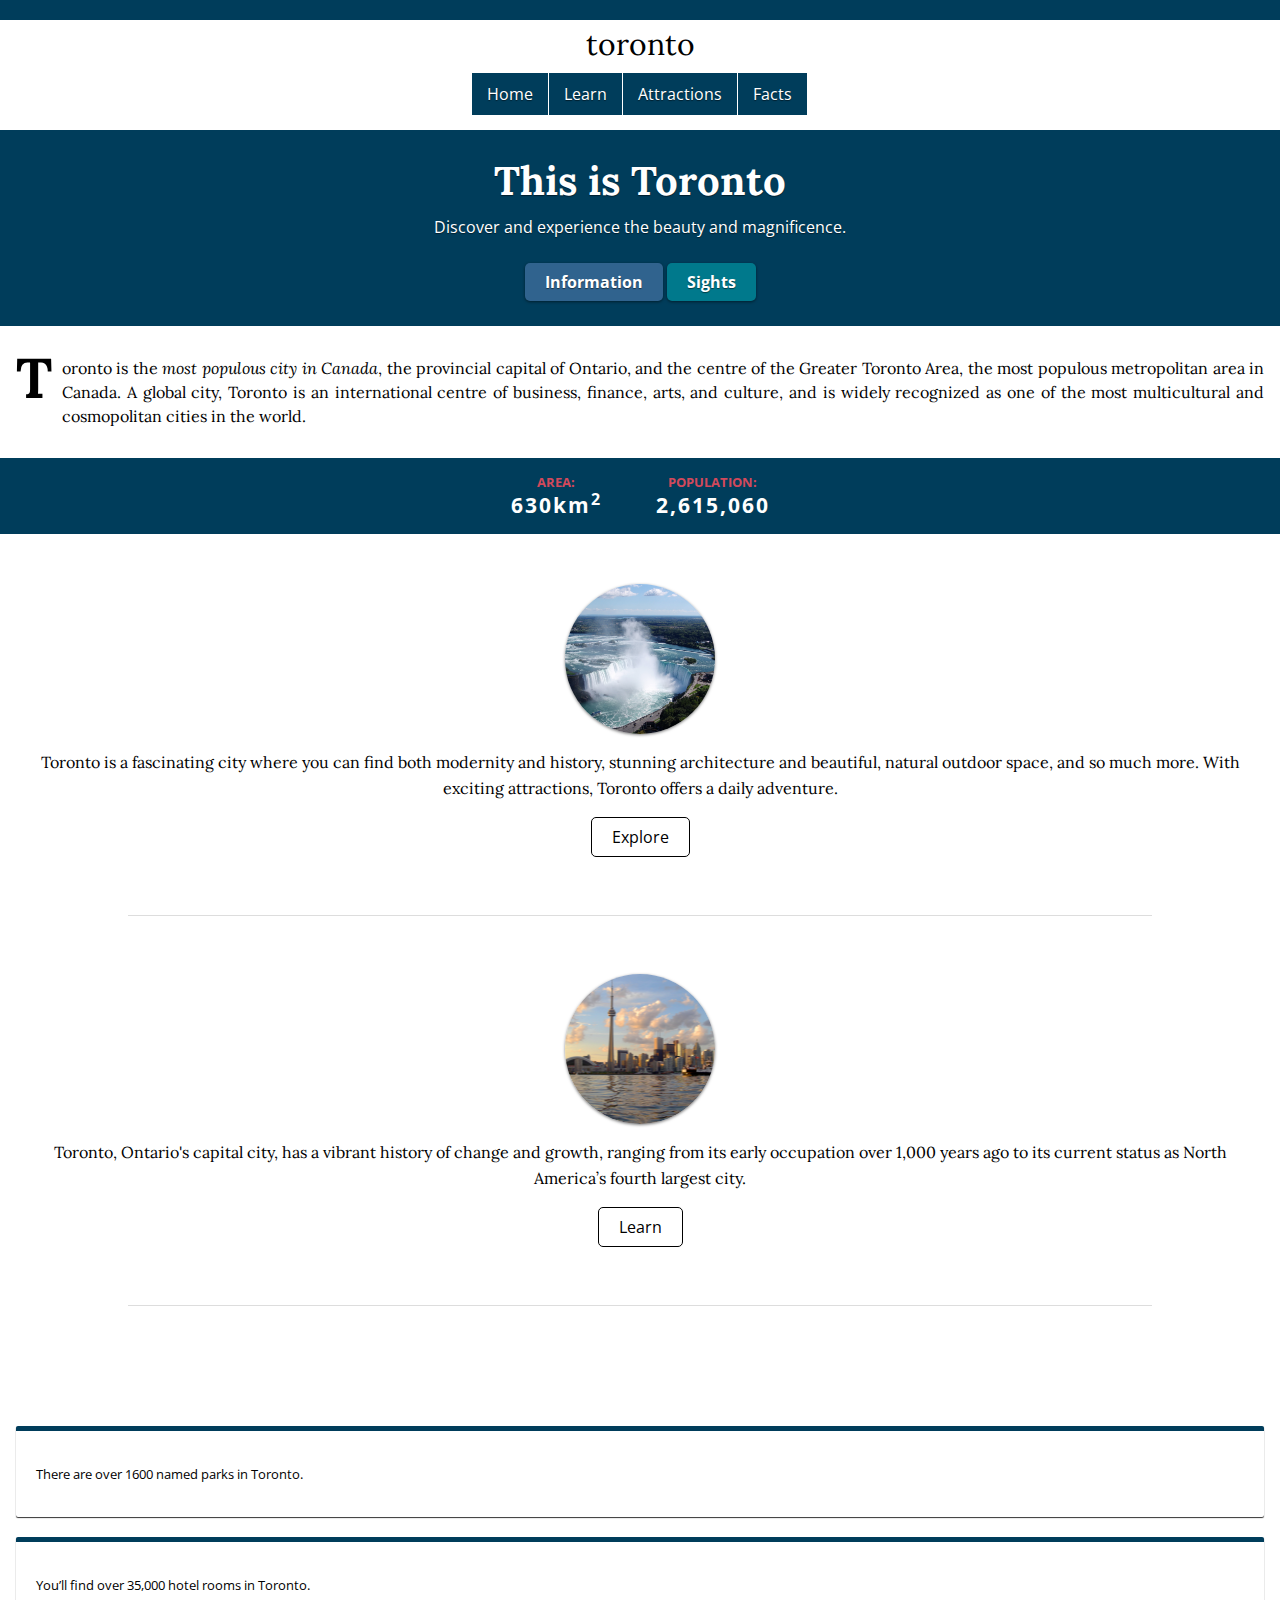
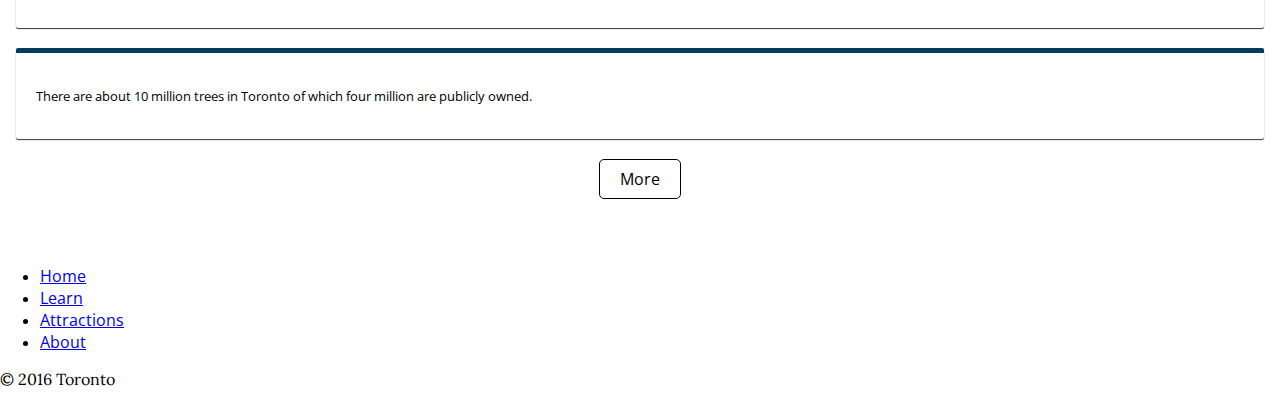
==== index.html @ bd2d1bf1 "copy" ====
<!DOCTYPE html>
<html>
  <head>
    <meta charset="utf-8">
    <title>Toronto</title>
    <link rel="stylesheet" href="css/normalize.css">
    <link rel="stylesheet" href="css/style.css">
  </head>
  <body>
    <div class="header">
      <div class="container">
        <h1 class="brand">toronto</h1>
        <div class="main-nav">
          <ul>
            <li id="current"><a href="index.html">Home</a></li><!--
            --><li><a href="index.html">Learn</a></li><!--
            --><li><a href="index.html">Attractions</a></li><!--
            --><li><a href="index.html">Facts</a></li>
          </ul>
        </div><!--/// END OF NAVIGATION /// -->
      </div><!--/// END OF container /// -->
    </div><!--/// END OF HEADER /// -->

<!--////////// CONTENT ////////// -->
    <div class="featured">
      <div class="container">
        <h2>This is Toronto</h2>
        <p>Discover and experience the beauty and magnificence.</p>
        <a href="#" class="btn">Information</a>
        <a href="#" class="btn bg-green">Sights</a>
      </div><!--/// END OF container /// -->
    </div><!--/// END OF featured /// -->

    <div class="container">
      <div class="infoparagraph">
        <p>Toronto is the <em>most populous city in Canada</em>, the provincial capital of Ontario, and the centre of the Greater Toronto Area, the most populous metropolitan area in Canada. A global city, Toronto is an international centre of business, finance, arts, and culture, and is widely recognized as one of the most multicultural and cosmopolitan cities in the world.</p>
      </div><!--/// END OF infoparagraph /// -->
    </div><!--/// END OF container /// -->

    <div class="infograph">
      <div class="container">
        <div class="infobox">
          <span class=infobox-title>Area:</span>
          <span class="infobox-desc">630km<sup>2</sup></span>
        </div>
        <div class="infobox">
          <span class=infobox-title>Population:</span>
          <span class="infobox-desc">2,615,060</span>
        </div>
      </div>
    </div><!--/// END OF infograph /// -->

    <div class="sub-feature">
      <div class="container">
        <div class="sub-feature-photo sub-feature-photo-bg-1"></div>
        <p>Toronto is a fascinating city where you can find both modernity and history, stunning architecture and beautiful, natural outdoor space, and so much more. With exciting attractions, Toronto offers a daily adventure.</p>
        <a href="#" class="btn btn-hollow">Explore</a>
      </div>
    </div><!--/// END OF sub-feature /// -->
    <hr>
    <div class="sub-feature">
      <div class="container">
        <div class="sub-feature-photo sub-feature-photo-bg-2"></div>
        <p>Toronto, Ontario's capital city, has a vibrant history of change and growth, ranging from its early occupation over 1,000 years ago to its current status as North America’s fourth largest city.</p>
        <a href="#" class="btn btn-hollow">Learn</a>
      </div>
    </div><!--/// END OF sub-feature /// -->
    <hr>
    <div class="sub-feature">
      <div class="container">
        <p class="sub-feature-title">Did you know...</p>
        <div class="card">
          <p class="card-desc">There are over 1600 named parks in Toronto.</p>
        </div>
        <div class="card">
          <p class="card-desc">You’ll find over 35,000 hotel rooms in Toronto.</p>
        </div>
        <div class="card">
          <p class="card-desc">There are about 10 million trees in Toronto of which four million are publicly owned.</p>
        </div>
        <!-- <div class="card">
          <p class="card-desc">Over 21 million people visit Toronto on an annual basis. There are about a quarter of a million people who work in tourism and hospitality. Brazil, India, China and South Korea are the fastest grown markets for Toronto.</p>
        </div>
        <div class="card">
          <p class="card-desc">There are over 1.6 million trips every day on the TTC (Toronto Transit Commission) which includes subways, buses and streetcars.</p>
        </div>
        <div class="card">
          <p class="card-desc">The highest temperatures ever recorded were 41C (105F) from July 7-9 in 1936.</p>
        </div> -->
        <a href="#" class="btn btn-hollow">More</a>
      </div>
    </div><!--/// END OF sub-feature /// -->
    <div class="footer">
      <div class="footer-nav">
        <ul>
          <li><a href="#">Home</a></li>
          <li><a href="#">Learn</a></li>
          <li><a href="#">Attractions</a></li>
          <li><a href="#">About</a></li>
        </ul>
      </div>
      <div class="footer-title">
        <p>&copy; 2016 Toronto</p>
      </div>
    </div>
  </body>
</html>
---- css/style.css ----
/* /// IMPORT FONT /// */
@import 'https://fonts.googleapis.com/css?family=Lora:400,700|Open+Sans:400,400i,700';

/* /// COLORS
003d5b dark blue
30638e blue
00798c green
d1495b red
edae49 yellow
/// */


/* /// BASE STYLES /// */
* {
  box-sizing: border-box;
  /*border: 1px solid red;*/
}

body {
  font-size: 16px;
  font-family: 'Lora', serif;
  background-color: #fff;
}

h1 {
  font-size: 2.375rem; /* 38px */
}

a {
  font-family: 'Open Sans', sans-serif;
}

/* /// LAYOUT STYLES /// */

.header {
  border-top: 20px solid #003d5b;
}

.brand{
  margin: 0;
  padding: 5px 0;
  text-align: center;
  font-size: 1.875rem; /* 30px */
  color: #000;
  font-weight: normal;
}

.main-nav {
  text-align: center;
  padding: 5px 0;
}

.main-nav ul {
  display: block;
  margin: 0;
  padding-left: 0;
}

.main-nav ul li{
  display: inline-block;
  background-color: #003d5b;
  margin-right: 1px;
}

.main-nav ul li a {
  padding: 10px 15px;
  display: inline-block;
  color: #fff;
  text-decoration: none;
  text-shadow: 0 1px 1px rgba(0, 0, 0, 0.5);
}

.featured {
  margin: 10px 0;
  padding: 25px 1em;
  background-color: #003d5b;
  text-align: center;
  color: #fff;
  background-color: #003d5b;
}

.f-photo {
  background-image: url('../images/toronto-flag.jpg');
  background-repeat: no-repeat;
  background-position: center;
  background-size: cover;
  opacity: 0.5;
}

.featured h2 {
  margin: 0;
  font-size: 2.5rem;
  text-shadow: 0 1px 1px rgba(0, 0, 0, 0.5);
}

.featured p {
  font-family: 'Open Sans', sans-serif;
  margin: 10px 0 25px;
  text-shadow: 0 1px 1px rgba(0, 0, 0, 0.5);
}

.infograph {
  background-color: #003d5b;
  padding: 10px 0;
  text-align: center;
}

.infobox {
  margin: 0 25px;
  text-align: center;
  font-family: 'Open Sans', sans-serif;
  padding: 5px 0;
  display: inline-block;
}

.infobox span {
  display: block;
}

.infobox-title {
  color: #d1495b;
  text-transform: uppercase;
  font-size: 0.8em;
  font-weight: bold;
}

.infobox-desc {
  color: #fff;
  font-size: 1.3em;
  font-weight: bold;
  letter-spacing: 2px;
}

.sub-feature {
  padding: 50px 0;
  text-align: center;
  font-family: 'Lora', serif;;
  color: #000;
}

.sub-feature p {
  line-height: 1.6;
}

.sub-feature-photo {
  width: 150px;
  height: 150px;
  margin: 0 auto;
  border-radius: 50%;
  box-shadow: 0 1px 3px rgba(0, 0, 0, 0.5);
}

.sub-feature-photo-bg-1 {

  background-image: url('../images/niagara-falls.jpg');
  background-repeat: no-repeat;
  background-position: center;
  background-size: cover;
}

.sub-feature-photo-bg-2 {

  background-image: url('../images/toronto-harbour.jpg');
  background-repeat: no-repeat;
  background-position: center;
  background-size: cover;
}

/* /// COMPONENTS /// */
.container {
  margin: 0 auto;
  padding: 0 1em;
}

.btn {
  text-decoration: none;
  font-weight: bold;
  color: #fff;
  background-color: #30638e;
  padding: 8px 20px;
  border-radius: 5px;
  box-shadow: 0 1px 3px rgba(0, 0, 0, 0.5);
  display: inline-block;
  text-shadow: 0 1px 1px rgba(0, 0, 0, 0.5);
}

.btn-hollow {
  background-color: transparent;
  border: 1px solid #000;
  color: #000;
  box-shadow: 0 0 0 rgba(0, 0, 0, 0);
  text-shadow: 0 0 0 rgba(0, 0, 0, 0);
  font-weight: normal;
}

.bg-green {
  background-color: #00798c;
}

.bg-blue {
  background-color: #30638e;
}

.bg-red {
  background-color: #d1495b;
}

.bg-grey {
  background-color: #eee;
}

.infoparagraph {
  margin: 30px 0;
  text-align: justify;
  line-height: 1.5;
}

.infoparagraph p::first-letter {
  margin-top: -20px;
  font-size: 3.5rem;
  font-weight: bold;
  float: left;
  margin-right: 10px;
}

hr {
  border: none;
  border-bottom: 1px solid #ddd;
  width: 80%;
}

.sub-feature-title {
  color: #fff;
  text-align: left;
}

.card {
  color: #000;
  border-top: 5px solid #003d5b;
  font-family: 'Open Sans', sans-serif;
  font-size: 0.8em;
  text-align: justify;
  background-color: #fff;
  border-radius: 2px;
  padding: 20px;
  margin: 20px 0;
  box-shadow: 0 1px 1px rgba(0, 0, 0, 0.8);
}
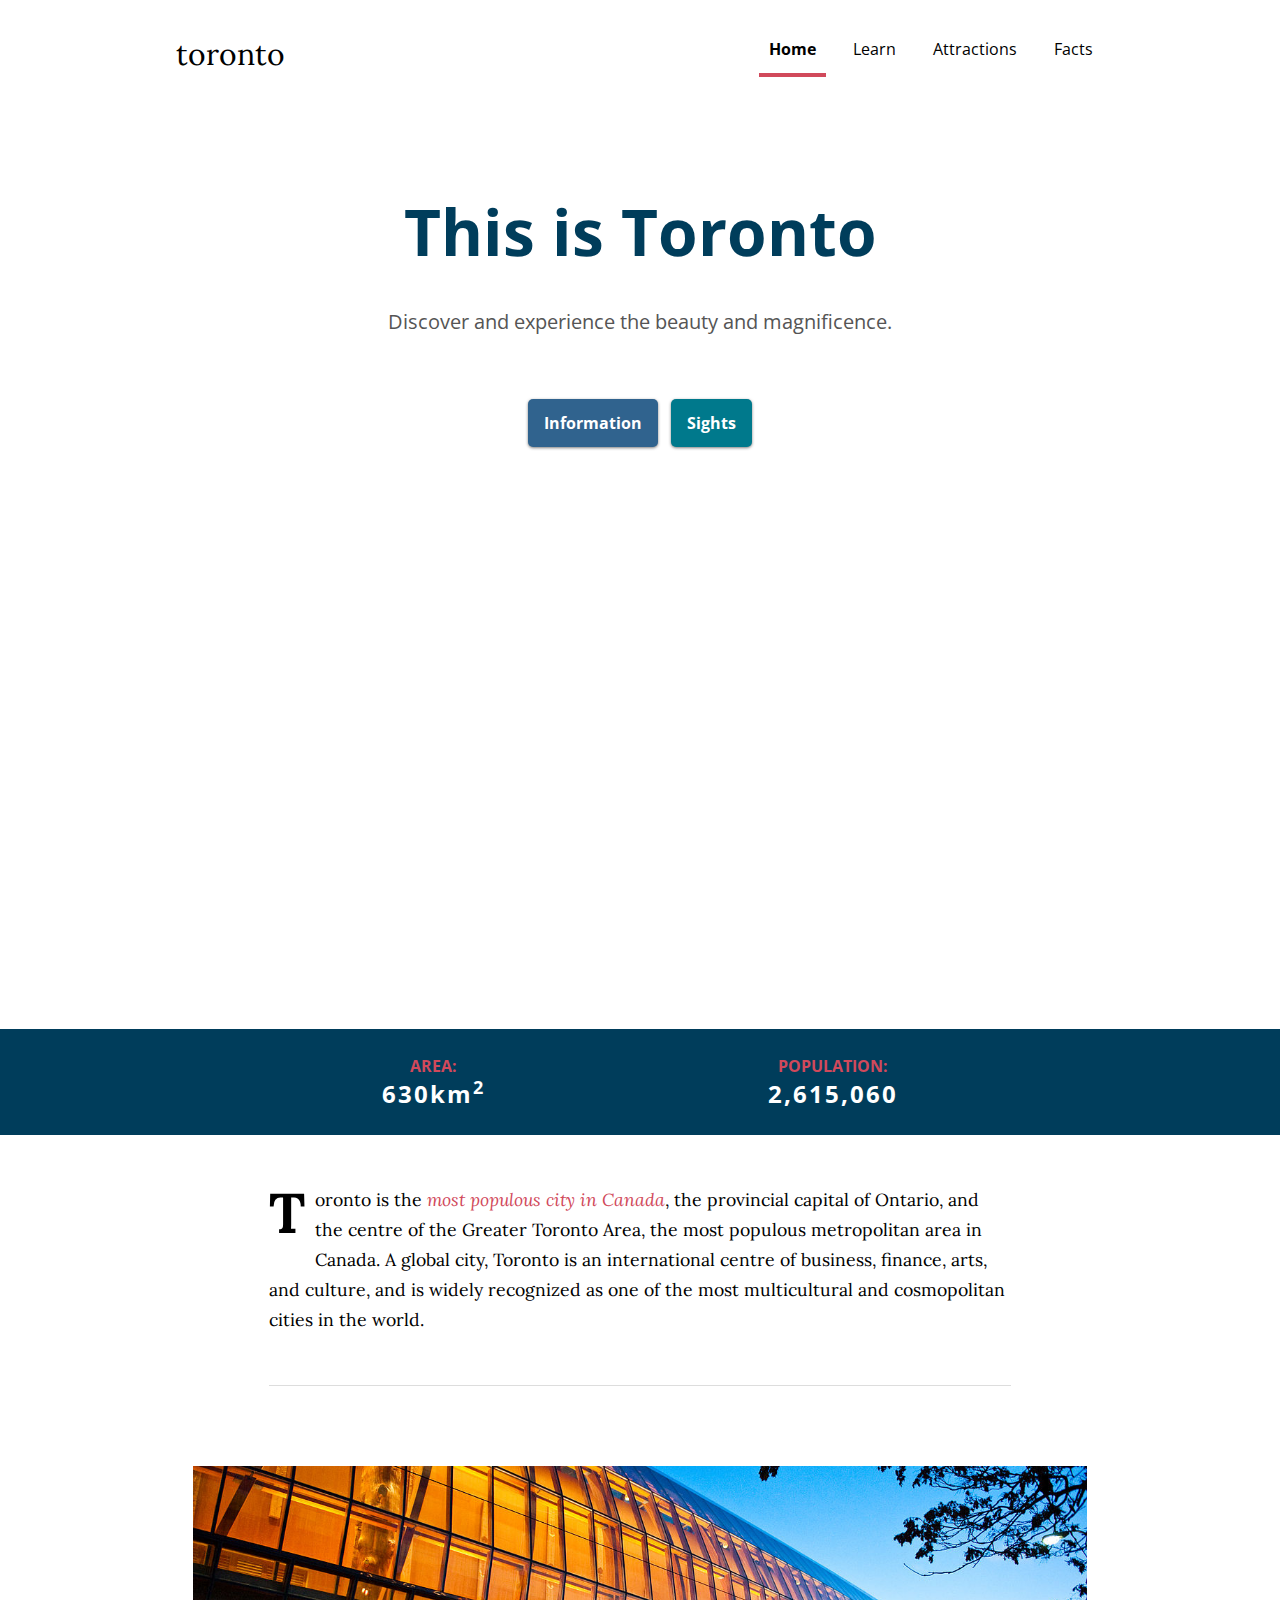
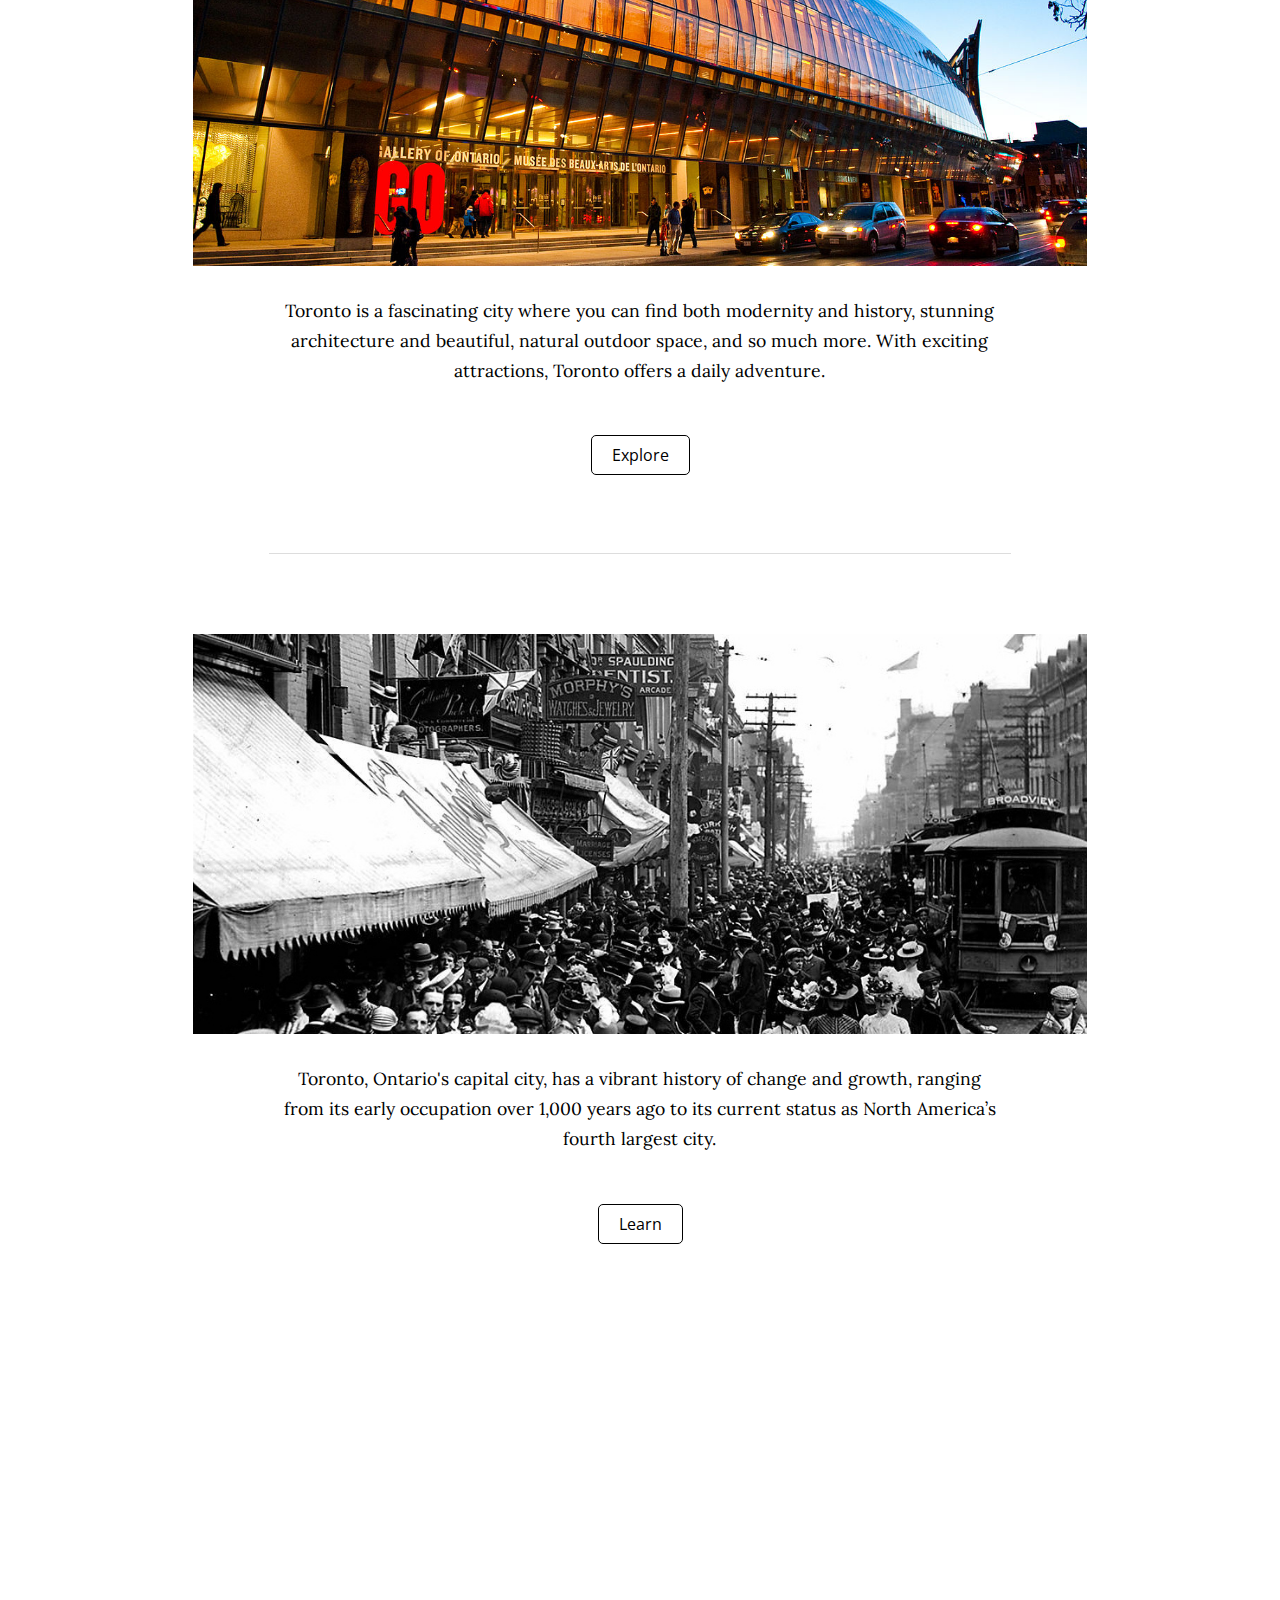
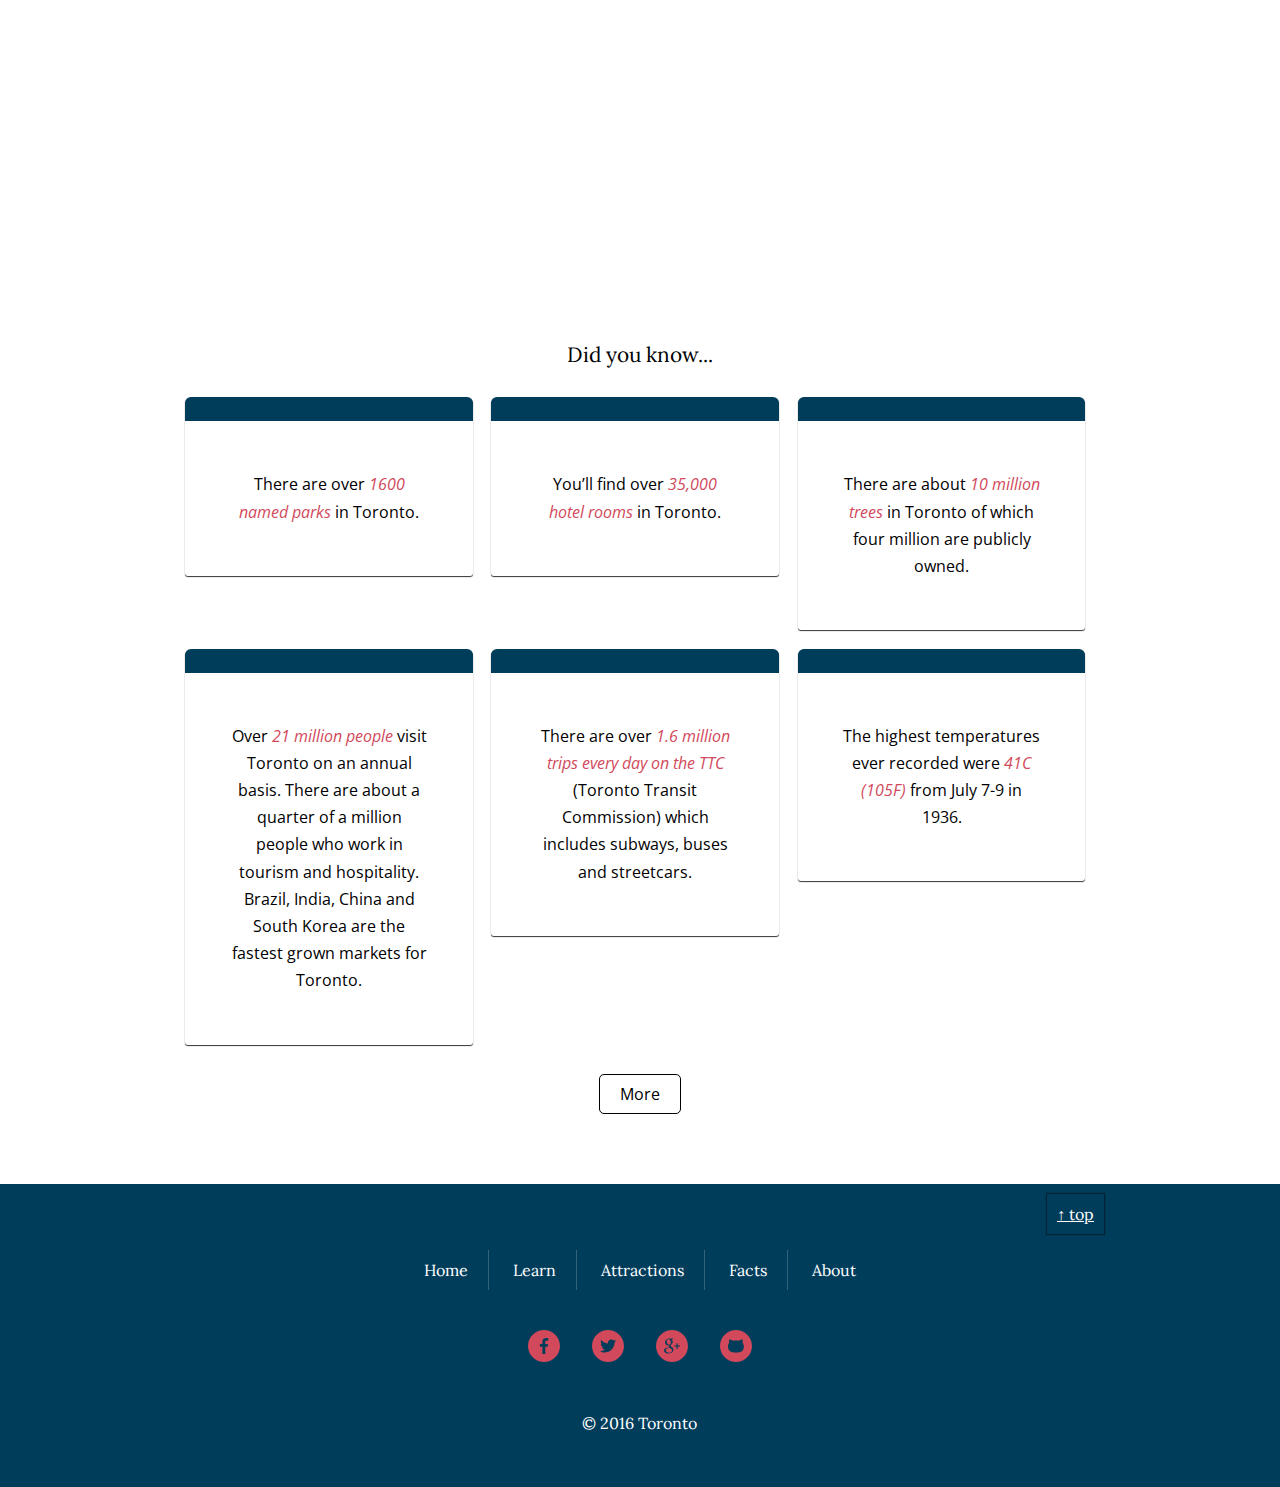
==== commit 2d065518: "70% complete" ====
--- a/index.html
+++ b/index.html
@@ -3,19 +3,20 @@
   <head>
     <meta charset="utf-8">
     <title>Toronto</title>
+    <meta name="viewport" content="width=device-width, initial-scale=1">
     <link rel="stylesheet" href="css/normalize.css">
     <link rel="stylesheet" href="css/style.css">
   </head>
   <body>
-    <div class="header">
+    <div class="header clearfix">
       <div class="container">
-        <h1 class="brand">toronto</h1>
+        <a href="index.html" class="brand">toronto</a>
         <div class="main-nav">
           <ul>
             <li id="current"><a href="index.html">Home</a></li><!--
-            --><li><a href="index.html">Learn</a></li><!--
-            --><li><a href="index.html">Attractions</a></li><!--
-            --><li><a href="index.html">Facts</a></li>
+            --><li><a href="learn/learn.html">Learn</a></li><!--
+            --><li><a href="attractions/attractions.html">Attractions</a></li><!--
+            --><li><a href="facts/facts.html">Facts</a></li>
           </ul>
         </div><!--/// END OF NAVIGATION /// -->
       </div><!--/// END OF container /// -->
@@ -23,19 +24,13 @@
 
 <!--////////// CONTENT ////////// -->
     <div class="featured">
-      <div class="container">
-        <h2>This is Toronto</h2>
+      <div class="container featured-content">
+        <h1>This is Toronto</h1>
         <p>Discover and experience the beauty and magnificence.</p>
-        <a href="#" class="btn">Information</a>
-        <a href="#" class="btn bg-green">Sights</a>
+        <a href="learn/learn.html" class="btn">Information</a>
+        <a href="attractions/attractions.html" class="btn bg-green">Sights</a>
       </div><!--/// END OF container /// -->
     </div><!--/// END OF featured /// -->
-
-    <div class="container">
-      <div class="infoparagraph">
-        <p>Toronto is the <em>most populous city in Canada</em>, the provincial capital of Ontario, and the centre of the Greater Toronto Area, the most populous metropolitan area in Canada. A global city, Toronto is an international centre of business, finance, arts, and culture, and is widely recognized as one of the most multicultural and cosmopolitan cities in the world.</p>
-      </div><!--/// END OF infoparagraph /// -->
-    </div><!--/// END OF container /// -->
 
     <div class="infograph">
       <div class="container">
@@ -50,57 +45,86 @@
       </div>
     </div><!--/// END OF infograph /// -->
 
+    <div class="container">
+      <div class="infoparagraph">
+        <p>Toronto is the <em>most populous city in Canada</em>, the provincial capital of Ontario, and the centre of the Greater Toronto Area, the most populous metropolitan area in Canada. A global city, Toronto is an international centre of business, finance, arts, and culture, and is widely recognized as one of the most multicultural and cosmopolitan cities in the world.</p>
+      </div><!--/// END OF infoparagraph /// -->
+      <hr>
     <div class="sub-feature">
       <div class="container">
-        <div class="sub-feature-photo sub-feature-photo-bg-1"></div>
+        <div class="sub-feature-photo bg-image photo-bg-1"></div>
         <p>Toronto is a fascinating city where you can find both modernity and history, stunning architecture and beautiful, natural outdoor space, and so much more. With exciting attractions, Toronto offers a daily adventure.</p>
-        <a href="#" class="btn btn-hollow">Explore</a>
+        <a href="attractions/attractions.html" class="btn btn-hollow">Explore</a>
       </div>
     </div><!--/// END OF sub-feature /// -->
+
     <hr>
+
     <div class="sub-feature">
       <div class="container">
-        <div class="sub-feature-photo sub-feature-photo-bg-2"></div>
+        <div class="sub-feature-photo bg-image photo-bg-2"></div>
         <p>Toronto, Ontario's capital city, has a vibrant history of change and growth, ranging from its early occupation over 1,000 years ago to its current status as North America’s fourth largest city.</p>
-        <a href="#" class="btn btn-hollow">Learn</a>
+        <a href="learn/learn.html" class="btn btn-hollow">Learn</a>
       </div>
     </div><!--/// END OF sub-feature /// -->
-    <hr>
+
+    <div class="video-container">
+      <iframe src="https://www.youtube.com/embed/7uY0Ab5HlZ0" frameborder="0" allowfullscreen></iframe>
+    </div>
+  </div><!--/// END OF container /// -->
+
     <div class="sub-feature">
       <div class="container">
-        <p class="sub-feature-title">Did you know...</p>
-        <div class="card">
-          <p class="card-desc">There are over 1600 named parks in Toronto.</p>
+        <span class="sub-feature-title">Did you know...</span>
+        <div class="cards clearfix">
+          <div class="card">
+            <p class="card-desc">There are over <em>1600 named parks</em> in Toronto.</p>
+          </div>
+          <div class="card">
+            <p class="card-desc">You’ll find over <em>35,000 hotel rooms</em> in Toronto.</p>
+          </div>
+          <div class="card">
+            <p class="card-desc">There are about <em>10 million trees</em> in Toronto of which four million are publicly owned.</p>
+          </div>
+          <div class="card">
+            <p class="card-desc">Over <em>21 million people</em> visit Toronto on an annual basis. There are about a quarter of a million people who work in tourism and hospitality. Brazil, India, China and South Korea are the fastest grown markets for Toronto.</p>
+          </div>
+          <div class="card">
+            <p class="card-desc">There are over <em>1.6 million trips every day on the TTC</em> (Toronto Transit Commission) which includes subways, buses and streetcars.</p>
+          </div>
+          <div class="card">
+            <p class="card-desc">The highest temperatures ever recorded were <em>41C (105F)</em> from July 7-9 in 1936.</p>
+          </div>
         </div>
-        <div class="card">
-          <p class="card-desc">You’ll find over 35,000 hotel rooms in Toronto.</p>
-        </div>
-        <div class="card">
-          <p class="card-desc">There are about 10 million trees in Toronto of which four million are publicly owned.</p>
-        </div>
-        <!-- <div class="card">
-          <p class="card-desc">Over 21 million people visit Toronto on an annual basis. There are about a quarter of a million people who work in tourism and hospitality. Brazil, India, China and South Korea are the fastest grown markets for Toronto.</p>
-        </div>
-        <div class="card">
-          <p class="card-desc">There are over 1.6 million trips every day on the TTC (Toronto Transit Commission) which includes subways, buses and streetcars.</p>
-        </div>
-        <div class="card">
-          <p class="card-desc">The highest temperatures ever recorded were 41C (105F) from July 7-9 in 1936.</p>
-        </div> -->
-        <a href="#" class="btn btn-hollow">More</a>
+        <a href="facts/facts.html" class="btn btn-hollow">More</a>
       </div>
     </div><!--/// END OF sub-feature /// -->
+
     <div class="footer">
-      <div class="footer-nav">
-        <ul>
-          <li><a href="#">Home</a></li>
-          <li><a href="#">Learn</a></li>
-          <li><a href="#">Attractions</a></li>
-          <li><a href="#">About</a></li>
-        </ul>
-      </div>
-      <div class="footer-title">
-        <p>&copy; 2016 Toronto</p>
+      <div class="container">
+        <div class="link-to-top">
+          <a href="#">&uarr; top</a>
+        </div>
+        <div class="footer-nav">
+          <ul>
+            <li><a href="index.html">Home</a></li>
+            <li><a href="learn/learn.html">Learn</a></li>
+            <li><a href="attractions/attractions.html">Attractions</a></li>
+            <li><a href="facts/facts.html">Facts</a></li>
+            <li><a href="about.html">About</a></li>
+          </ul>
+        </div>
+        <div class="social-links">
+          <ul>
+            <li><a href="#" class="social-link-icon i-fb"></a></li>
+            <li><a href="#" class="social-link-icon i-tw"></a></li>
+            <li><a href="#" class="social-link-icon i-gp"></a></li>
+            <li><a href="#" class="social-link-icon i-gh"></a></li>
+          </ul>
+        </div>
+        <div class="footer-title">
+          <p>&copy; 2016 Toronto</p>
+        </div>
       </div>
     </div>
   </body>
--- a/css/style.css
+++ b/css/style.css
@@ -22,22 +22,84 @@
   background-color: #fff;
 }
 
+h1,
+h2,
+h3,
+.featured p,
+.main-nav ul li a,
+.sub-nav ul li a,
+.infobox,
+.card,
+.btn,
+.imgcaption,
+table
+ {
+  font-family: 'Open Sans', sans-serif;
+}
+
 h1 {
-  font-size: 2.375rem; /* 38px */
-}
-
-a {
-  font-family: 'Open Sans', sans-serif;
+  font-size: 1.625rem; /* 26px */
+}
+
+h2 {
+  font-size: 1.1875rem; /* 19px */
+  border-bottom: 1px solid #eee;
+  padding: 10px 0 5px;
+}
+
+h3 {
+  font-size: 1rem; /* 16px */
+}
+
+p {
+  line-height: 1.5;
+}
+
+img {
+  max-width: 100%;
+  max-height: 90vh;
+  border: 1px solid #eee;
+  padding: 8px;
+  box-shadow: 0 1px 2px rgba(0, 0, 0, 0.5);
+  border-radius: 2px;
+}
+
+table {
+  border-collapse: collapse;
+  border: 2px solid #003d5b;
+}
+
+th {
+  padding: 1em 1em;
+  font-size: 0.9rem;
+  color: #fff;
+  background-color: #003d5b;
+}
+
+td {
+  padding: 5px 1em;
+  border: 1px solid #ddd;
+}
+
+em {
+  color: #d1495b;
 }
 
 /* /// LAYOUT STYLES /// */
+
+li {
+   padding: 3px 0;
+}
 
 .header {
   border-top: 20px solid #003d5b;
+  text-align: center;
 }
 
 .brand{
-  margin: 0;
+  text-decoration: none;
+  display: inline-block;
+  margin: 10px 0;
   padding: 5px 0;
   text-align: center;
   font-size: 1.875rem; /* 30px */
@@ -60,113 +122,222 @@
   display: inline-block;
   background-color: #003d5b;
   margin-right: 1px;
+  margin-bottom: 1px;
 }
 
 .main-nav ul li a {
-  padding: 10px 15px;
+  font-size: 1rem;
+  padding: 10px 10px;
   display: inline-block;
   color: #fff;
   text-decoration: none;
+}
+
+#current {
+  background-color: #d1495b;
+}
+
+.featured {
+  margin: 20px 0 0;
+  padding: 25px 0;
+  background-color: #003d5b;
+  text-align: center;
+  color: #fff;
+}
+
+.featured h1 {
+  margin: 0;
+  font-size: 2.5rem;
   text-shadow: 0 1px 1px rgba(0, 0, 0, 0.5);
 }
 
-.featured {
-  margin: 10px 0;
-  padding: 25px 1em;
+.featured p {
+  margin: 10px 0 25px;
+  text-shadow: 0 1px 1px rgba(0, 0, 0, 0.5);
+}
+
+.featured a:first-of-type {
+  margin-right: 1%;
+}
+
+.infograph {
+  border-top: 1px solid #fff;
   background-color: #003d5b;
-  text-align: center;
-  color: #fff;
-  background-color: #003d5b;
-}
-
-.f-photo {
-  background-image: url('../images/toronto-flag.jpg');
+  padding: 10px 0;
+  text-align: center;
+}
+
+.infobox {
+  margin: 0 8%;
+  text-align: center;
+  padding: 5px 0;
+  display: inline-block;
+}
+
+.infobox span {
+  display: block;
+}
+
+.infobox-title {
+  color: #d1495b;
+  text-transform: uppercase;
+  font-size: 0.8rem;
+  font-weight: bold;
+}
+
+.infobox-desc {
+  color: #fff;
+  font-size: 1.3rem;
+  font-weight: bold;
+  letter-spacing: 2px;
+}
+
+.sub-feature {
+  padding: 50px 0;
+  text-align: center;
+  color: #000;
+}
+
+.sub-feature p {
+  line-height: 1.6;
+}
+
+.sub-feature-photo {
+  width: 150px;
+  height: 150px;
+  margin: 0 auto 30px;
+  border-radius: 50%;
+  box-shadow: 0 1px 3px rgba(0, 0, 0, 0.5);
+}
+
+.bg-image {
   background-repeat: no-repeat;
   background-position: center;
   background-size: cover;
-  opacity: 0.5;
-}
-
-.featured h2 {
-  margin: 0;
-  font-size: 2.5rem;
+}
+
+.photo-bg-1 {
+  background-image: url('../images/attractions/toronto-AGO.jpg');
+}
+
+.photo-bg-2 {
+  background-image: url('../images/learn/toronto-yonge-st.jpg');
+}
+
+.footer {
+  background-color: #003d5b;
+  font-size: 0.9rem;
+  padding: 20px;
+}
+
+.footer-nav ul {
+  padding-left: 0;
+  text-align: center;
+}
+
+.footer-nav ul li {
+  padding: 10px 0;
+  list-style-type: none;
+}
+
+.footer-nav a {
+  display: block;
+  color: #fff;
+  text-decoration: none;
+}
+
+.social-links ul {
+  padding-left: 0;
+  text-align: center;
+}
+
+.social-links ul li {
+  list-style-type: none;
+  display: inline;
+}
+
+.social-link-icon {
+  margin: 1.5%;
+  display: inline-block;
+  height: 32px;
+  width: 32px;
+  background-repeat: no-repeat;
+}
+
+.footer-title {
+  text-align: center;
+  color: #fff;
+}
+
+.i-fb {
+  background-image: url('../images/icons/social-1_round-facebook.svg');
+}
+.i-tw {
+  background-image: url('../images/icons/social-1_round-twitter.svg');
+}
+.i-gp {
+  background-image: url('../images/icons/social-1_round-google-plus.svg');
+}
+.i-gh{
+  background-image: url('../images/icons/social-1_round-github.svg');
+}
+
+.link-to-top {
+  text-align: right;
+}
+
+.link-to-top a{
+  color: #fff;
+  padding: 10px 10px;
+  box-shadow: 0 0 1px 1px rgba(0, 0, 0, 0.4);
+}
+
+/* /// LEARN PAGE /// */
+.sub-nav ul {
+  padding-left: 0;
+  margin: 5px;
+}
+
+.sub-nav ul li{
+  display: block;
+  margin-right: 2px;
+  margin-bottom: 4px;
+  float: left;
+}
+
+.sub-nav ul li a {
+  display: block;
+  font-size: 0.8rem;
+  padding: 8px 10px;
+  background-color: #ccc;
+  display: block;
+  text-decoration: none;
+  color: #444;
+  border-radius: 3px;
+  border-left: 4px solid #aaa;
+}
+
+#sub-current {
+  border-left: 4px solid #003d5b;
+  color: #fff;
+  background-color: #d1495b;
   text-shadow: 0 1px 1px rgba(0, 0, 0, 0.5);
 }
-
-.featured p {
-  font-family: 'Open Sans', sans-serif;
-  margin: 10px 0 25px;
-  text-shadow: 0 1px 1px rgba(0, 0, 0, 0.5);
-}
-
-.infograph {
-  background-color: #003d5b;
-  padding: 10px 0;
-  text-align: center;
-}
-
-.infobox {
-  margin: 0 25px;
-  text-align: center;
-  font-family: 'Open Sans', sans-serif;
-  padding: 5px 0;
-  display: inline-block;
-}
-
-.infobox span {
-  display: block;
-}
-
-.infobox-title {
-  color: #d1495b;
-  text-transform: uppercase;
-  font-size: 0.8em;
-  font-weight: bold;
-}
-
-.infobox-desc {
-  color: #fff;
-  font-size: 1.3em;
-  font-weight: bold;
-  letter-spacing: 2px;
-}
-
-.sub-feature {
-  padding: 50px 0;
-  text-align: center;
-  font-family: 'Lora', serif;;
-  color: #000;
-}
-
-.sub-feature p {
-  line-height: 1.6;
-}
-
-.sub-feature-photo {
-  width: 150px;
-  height: 150px;
-  margin: 0 auto;
-  border-radius: 50%;
-  box-shadow: 0 1px 3px rgba(0, 0, 0, 0.5);
-}
-
-.sub-feature-photo-bg-1 {
-
-  background-image: url('../images/niagara-falls.jpg');
-  background-repeat: no-repeat;
-  background-position: center;
-  background-size: cover;
-}
-
-.sub-feature-photo-bg-2 {
-
-  background-image: url('../images/toronto-harbour.jpg');
-  background-repeat: no-repeat;
-  background-position: center;
-  background-size: cover;
+.article {
+  margin: 25px 0 40px;
+}
+
+.article p {
+  /*text-align: justify;*/
 }
 
 /* /// COMPONENTS /// */
+.clearfix::after{
+  content: "";
+  display: table;
+  clear: both;
+}
+
 .container {
   margin: 0 auto;
   padding: 0 1em;
@@ -182,6 +353,7 @@
   box-shadow: 0 1px 3px rgba(0, 0, 0, 0.5);
   display: inline-block;
   text-shadow: 0 1px 1px rgba(0, 0, 0, 0.5);
+  margin: 5px 0;
 }
 
 .btn-hollow {
@@ -210,12 +382,10 @@
 }
 
 .infoparagraph {
-  margin: 30px 0;
-  text-align: justify;
-  line-height: 1.5;
-}
-
-.infoparagraph p::first-letter {
+  margin: 50px 0;
+}
+
+.infoparagraph::first-letter {
   margin-top: -20px;
   font-size: 3.5rem;
   font-weight: bold;
@@ -230,19 +400,329 @@
 }
 
 .sub-feature-title {
-  color: #fff;
-  text-align: left;
+    text-align: center;
+    display: block;
+  font-size: 1.2rem;
 }
 
 .card {
   color: #000;
-  border-top: 5px solid #003d5b;
-  font-family: 'Open Sans', sans-serif;
-  font-size: 0.8em;
-  text-align: justify;
+  border-top: 24px solid #003d5b;
+  font-size: 1rem;
   background-color: #fff;
-  border-radius: 2px;
+  border-radius: 6px 6px 3px 3px;
   padding: 20px;
   margin: 20px 0;
   box-shadow: 0 1px 1px rgba(0, 0, 0, 0.8);
 }
+
+.imggroup a {
+  text-decoration: none;
+}
+
+.imgcaption {
+  font-size: 0.75rem;
+  color: #555;
+}
+
+.pager {
+  margin-top: 20px;
+  font-size: 0.88rem;
+  text-align: center;
+}
+
+.pager-info {
+  text-align: left;
+  font-size: 0.8rem;
+  color: #aaa;
+  padding-left: 1em;
+}
+
+.pager ul {
+  padding-left: 0;
+  display: inline-block;
+
+}
+
+.pager li {
+  display: inline-block;
+}
+
+.pager li:first-child a {
+  border-radius: 5px 0 0 5px;
+}
+
+.pager li:last-child a {
+  border-right: none;
+  border-radius: 0 5px 5px 0;
+}
+
+.pager a{
+  background-color: #ddd;;
+  border-right: 1px solid #ccc;
+  padding: 10px 1em;
+  display: block;
+  text-decoration: none;
+  color: #555;
+}
+
+.pager .pager-active{
+  background-color: #003d5b;
+  color: #fff;
+}
+
+.pager .pager-disabled{
+  pointer-events: none;
+  cursor: default;
+}
+
+.video-container {
+    max-width: 960px;
+    max-height: 90vh;
+    position: relative;
+    padding-bottom: 56.25%;
+    padding-top: 35px;
+    height: 0;
+    overflow: hidden;
+    margin-bottom: 20px;
+}
+
+.video-container iframe {
+    position: absolute;
+    top:0;
+    left: 0;
+    width: 100%;
+    height: 100%;
+}
+
+.google-maps {
+    position: relative;
+    padding-bottom: 75%; // This is the aspect ratio
+    height: 0;
+    overflow: hidden;
+}
+.google-maps iframe {
+    position: absolute;
+    top: 0;
+    left: 0;
+    width: 100%;
+    height: 100%;
+}
+
+/* ///////////////// HIDER //////////////// */
+.hider {
+  display: none;
+}
+/* ///////////////// HIDER //////////////// */
+
+
+/* below mobile large */
+
+@media (max-width: 424px) {
+  html, body {
+    font-size: 14px;
+  }
+}
+
+/* mobile large and up */
+
+@media (min-width: 425px) {
+  .featured {
+    margin: 20px 0 0;
+    padding: 60px 0;
+  }
+
+  .container {
+    max-width: 90%;
+  }
+
+  .featured h1 {
+    font-size: 2.5rem;
+    text-shadow: none;
+  }
+  .featured p {
+    font-size: 1.2rem;
+    text-shadow: none;
+  }
+}
+
+/* tablets and up */
+@media (min-width: 768px) {
+  .header {
+    border-top: none;
+  }
+
+  .brand, .main-nav {
+    display: block;
+  }
+  .brand {
+    float: left;
+  }
+  .main-nav {
+    float: right;
+  }
+  .main-nav ul li{
+    background-color: transparent;
+  }
+
+  .main-nav ul li a{
+    color: #000;
+  }
+
+  #current {
+    font-weight: bold;
+    border-bottom: 4px solid #d1495b;
+    background-color: transparent;
+  }
+
+  .featured {
+    position: relative;
+    height: 500px;
+    color: #222;
+    background-color: #fff;
+  }
+  .featured h1 {
+    color: #003d5b;
+  }
+  .featured p {
+    color: #555;
+  }
+  .featured::before {
+    content: "";
+    position: absolute;
+    top: 0;
+    bottom: 0;
+    left: 0;
+    right: 0;
+    z-index: 1;
+    background-image: url('../images/toronto-skyline2.jpg');
+    background-repeat: no-repeat;
+    background-size: cover;
+    opacity: 1;
+  }
+  .featured-content {
+    position: relative;
+    z-index: 2;
+  }
+  .sub-feature .btn {
+    margin-top: 20px;
+    margin-bottom: 20px;
+  }
+  .container {
+    max-width: 80%;
+  }
+  .card {
+    width: 48%;
+    float: left;
+  }
+  .card p {
+    font-size: 0.9rem;
+  }
+
+  .infograph {
+    padding: 2% 0;
+  }
+
+  .infobox {
+    padding: 0 7%;
+  }
+
+  .card {
+    margin: 1%;
+  }
+
+  .footer {
+    font-size: 1rem;
+  }
+
+  .footer p{
+    font-size: 1rem;
+  }
+
+  .footer-nav ul li {
+    display: inline-block;
+  }
+  .footer-nav ul li a {
+    padding: 10px 20px;
+    border-right: 1px solid rgba(255, 255, 255, 0.2);;
+  }
+  .footer-nav ul li:last-child a{
+    border-right: none;
+  }
+
+  .sub-feature-title {
+    text-align: center;
+    display: block;
+    margin-bottom: 20px;
+    font-size: 1.3rem;
+  }
+  hr {
+    margin-bottom: 30px;
+  }
+
+}
+/* laptop and up */
+@media (min-width: 1024px) {
+  .header {
+    padding: 20px 0;
+  }
+  .main-nav ul li:not(:first-child) {
+    margin-left: 1em;
+  }
+  .container {
+    max-width: 960px;
+  }
+  .container p {
+    line-height: 1.7;
+    width: 80%;
+    margin: 30px auto;
+  }
+  .featured {
+    height: 900px;
+  }
+  .featured h1 {
+    font-size: 4rem;
+  }
+  .featured p {
+    font-size: 1.25rem;
+  }
+
+  .featured .btn{
+    margin-top: 30px;
+    padding: 13px 1em;
+    text-shadow: none;
+  }
+  .featured a:first-of-type {
+    margin-right: 1%;
+  }
+
+  .infobox-title{
+    font-size: 1rem;
+  }
+  .infobox-desc {
+    font-size: 1.5rem;
+  }
+  p {
+    font-size: 1.1rem;
+  }
+  .sub-feature-photo {
+    border: 1px solid transparent;
+    box-shadow: none;
+    opacity: 1;
+    width: 100%;
+    height: 400px;
+    border-radius: 0;
+    margin: 0 auto 30px;
+  }
+
+
+
+  .card {
+    width: 31%;
+  }
+
+  .card p{
+    font-size: 1rem;
+  }
+
+}
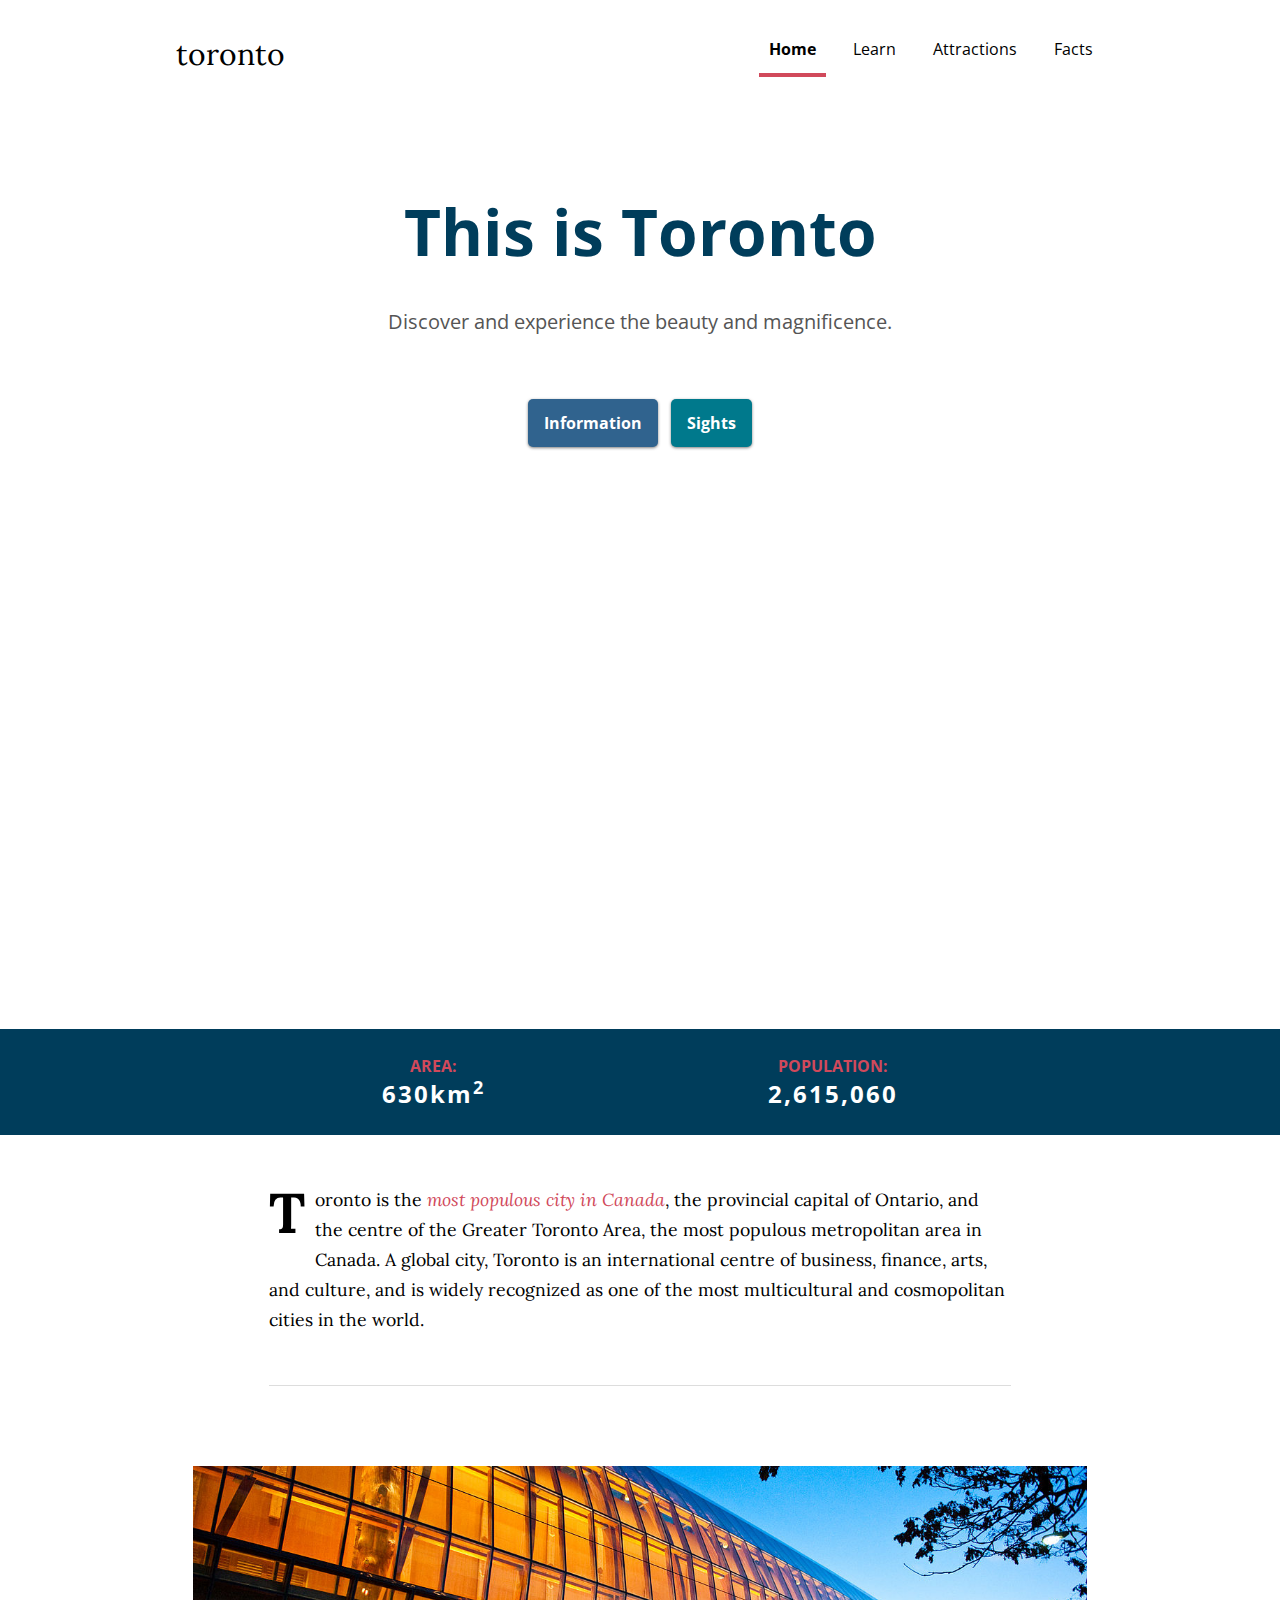
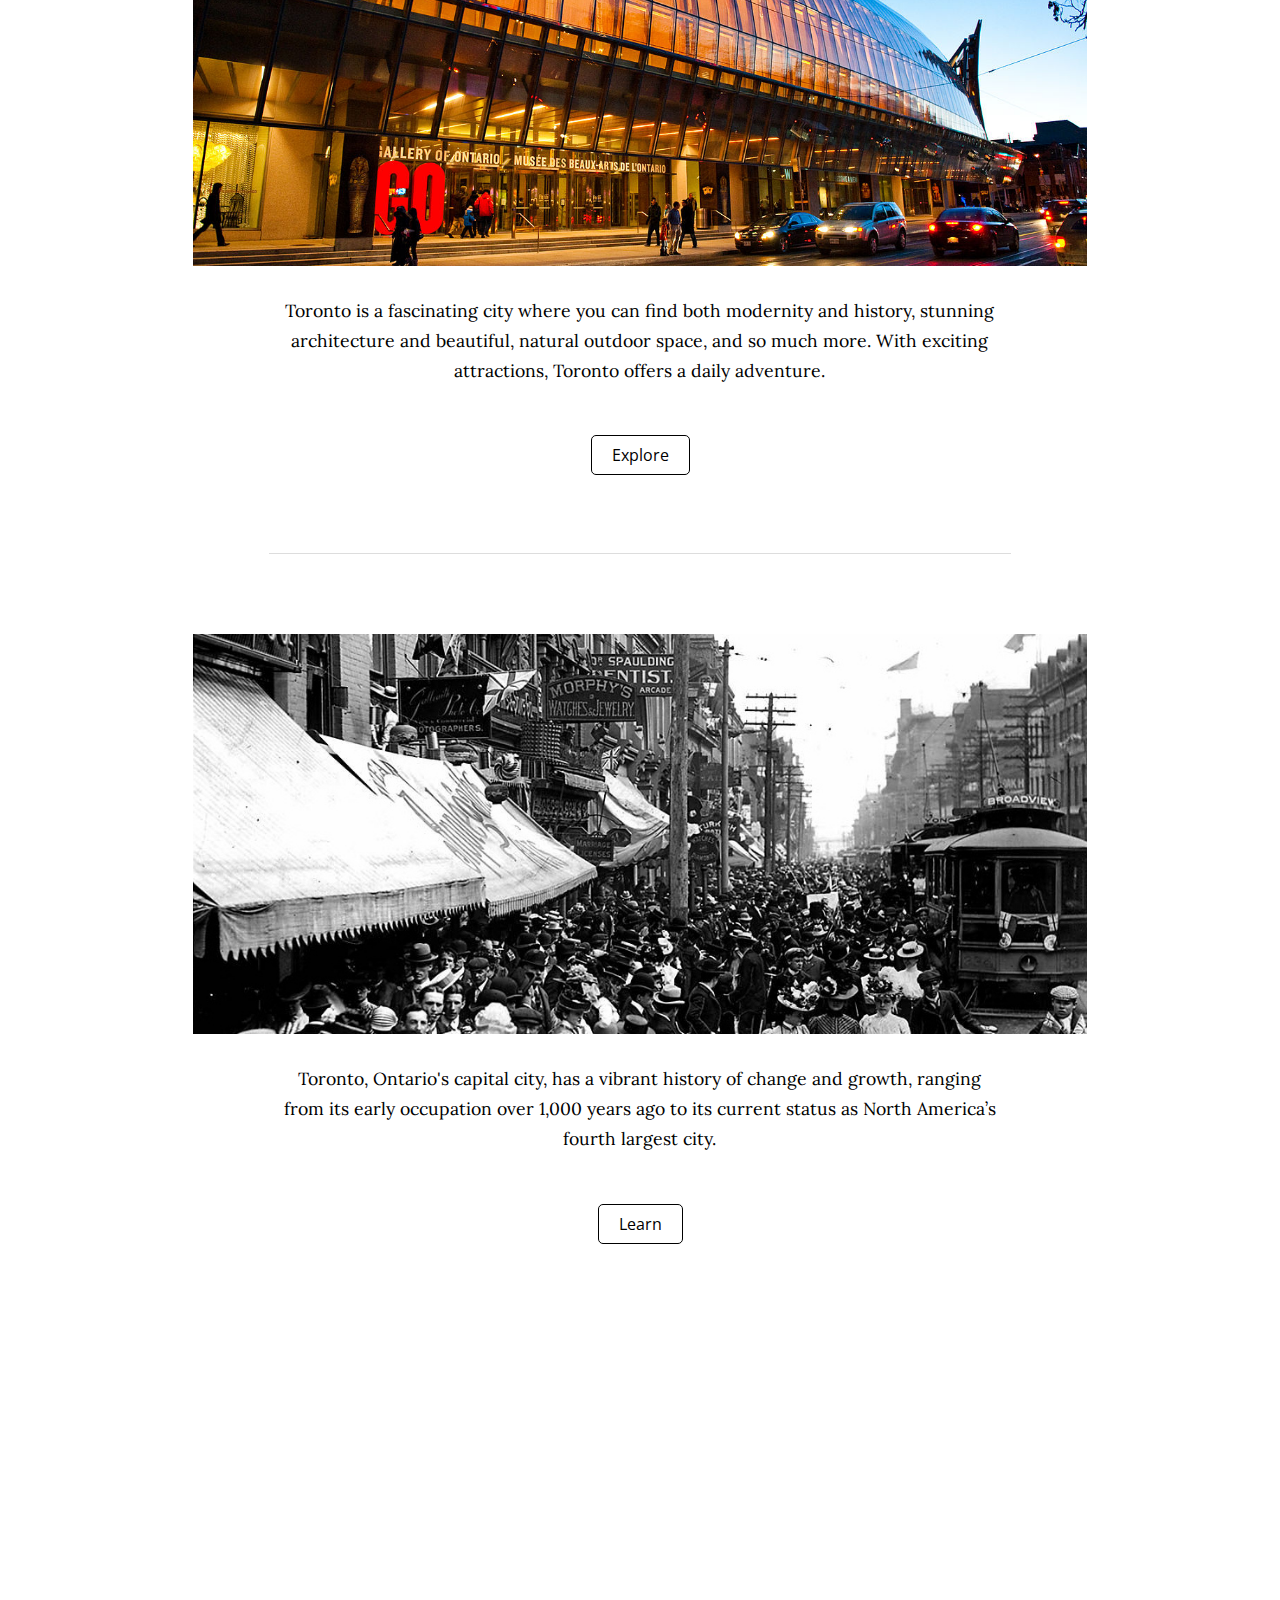
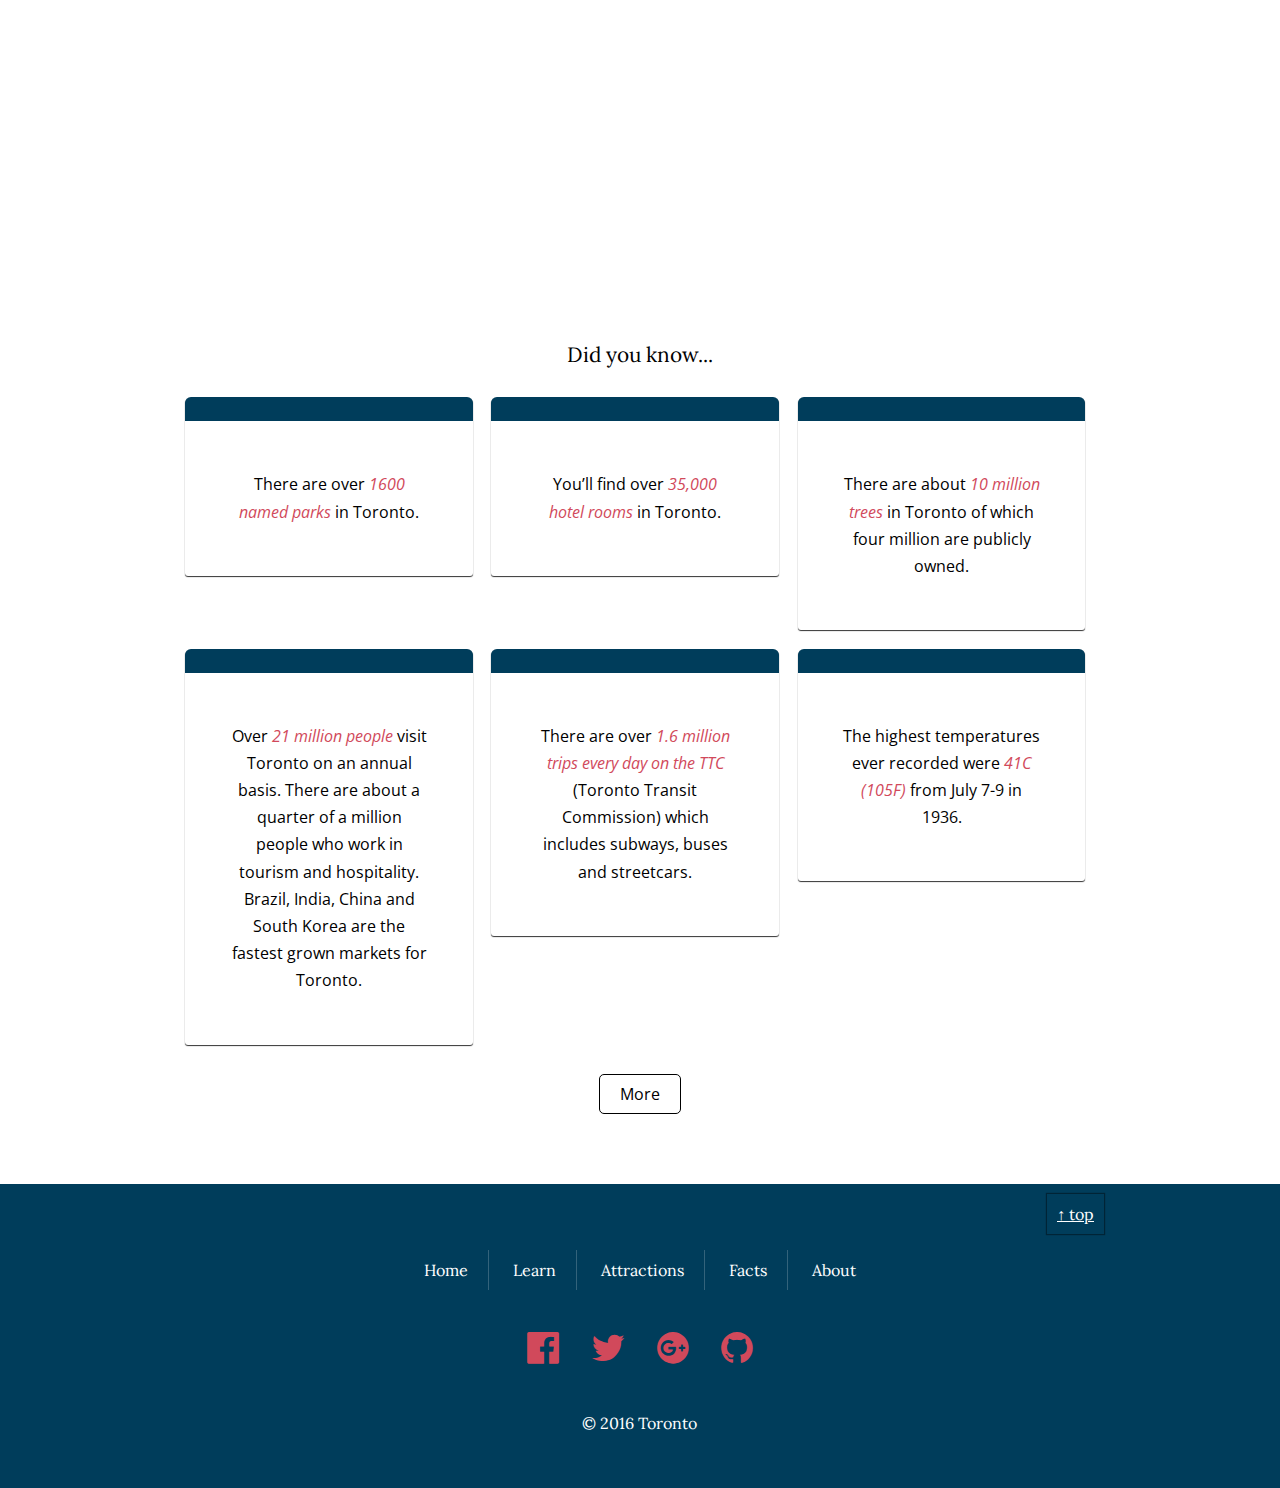
==== commit 79b8fe2e: "Icons not rendering fixed" ====
--- a/index.html
+++ b/index.html
@@ -3,8 +3,9 @@
   <head>
     <meta charset="utf-8">
     <title>Toronto</title>
-    <meta name="viewport" content="width=device-width, initial-scale=1">
+    <meta name="viewport" content="width=device-width, initial-scale=1, maximum-scale=1, user-scalable=0"/>
     <link rel="stylesheet" href="css/normalize.css">
+    <link rel="stylesheet" href="css/font-awesome/css/font-awesome.min.css">
     <link rel="stylesheet" href="css/style.css">
   </head>
   <body>
@@ -116,10 +117,10 @@
         </div>
         <div class="social-links">
           <ul>
-            <li><a href="#" class="social-link-icon i-fb"></a></li>
-            <li><a href="#" class="social-link-icon i-tw"></a></li>
-            <li><a href="#" class="social-link-icon i-gp"></a></li>
-            <li><a href="#" class="social-link-icon i-gh"></a></li>
+            <li><a href="https://www.facebook.com/anchetaluigiemendoza"><i class="fa fa-facebook-official"></i></a></li>
+            <li><a href="https://twitter.com/anchetaluigie_m"><i class="fa fa-twitter"></i></a></li>
+            <li><a href="https://plus.google.com/102156333516698846658"><i class="fa fa-google-plus-official"></i></a></li>
+            <li><a href="https://github.com/luigieancheta/toronto"><i class="fa fa-github"></i></a></li>
           </ul>
         </div>
         <div class="footer-title">
--- a/css/style.css
+++ b/css/style.css
@@ -256,30 +256,15 @@
   display: inline;
 }
 
-.social-link-icon {
+.social-links ul li a i {
   margin: 1.5%;
-  display: inline-block;
-  height: 32px;
-  width: 32px;
-  background-repeat: no-repeat;
+  font-size: 2.3em;
+  color: #d1495b;
 }
 
 .footer-title {
   text-align: center;
   color: #fff;
-}
-
-.i-fb {
-  background-image: url('../images/icons/social-1_round-facebook.svg');
-}
-.i-tw {
-  background-image: url('../images/icons/social-1_round-twitter.svg');
-}
-.i-gp {
-  background-image: url('../images/icons/social-1_round-google-plus.svg');
-}
-.i-gh{
-  background-image: url('../images/icons/social-1_round-github.svg');
 }
 
 .link-to-top {
